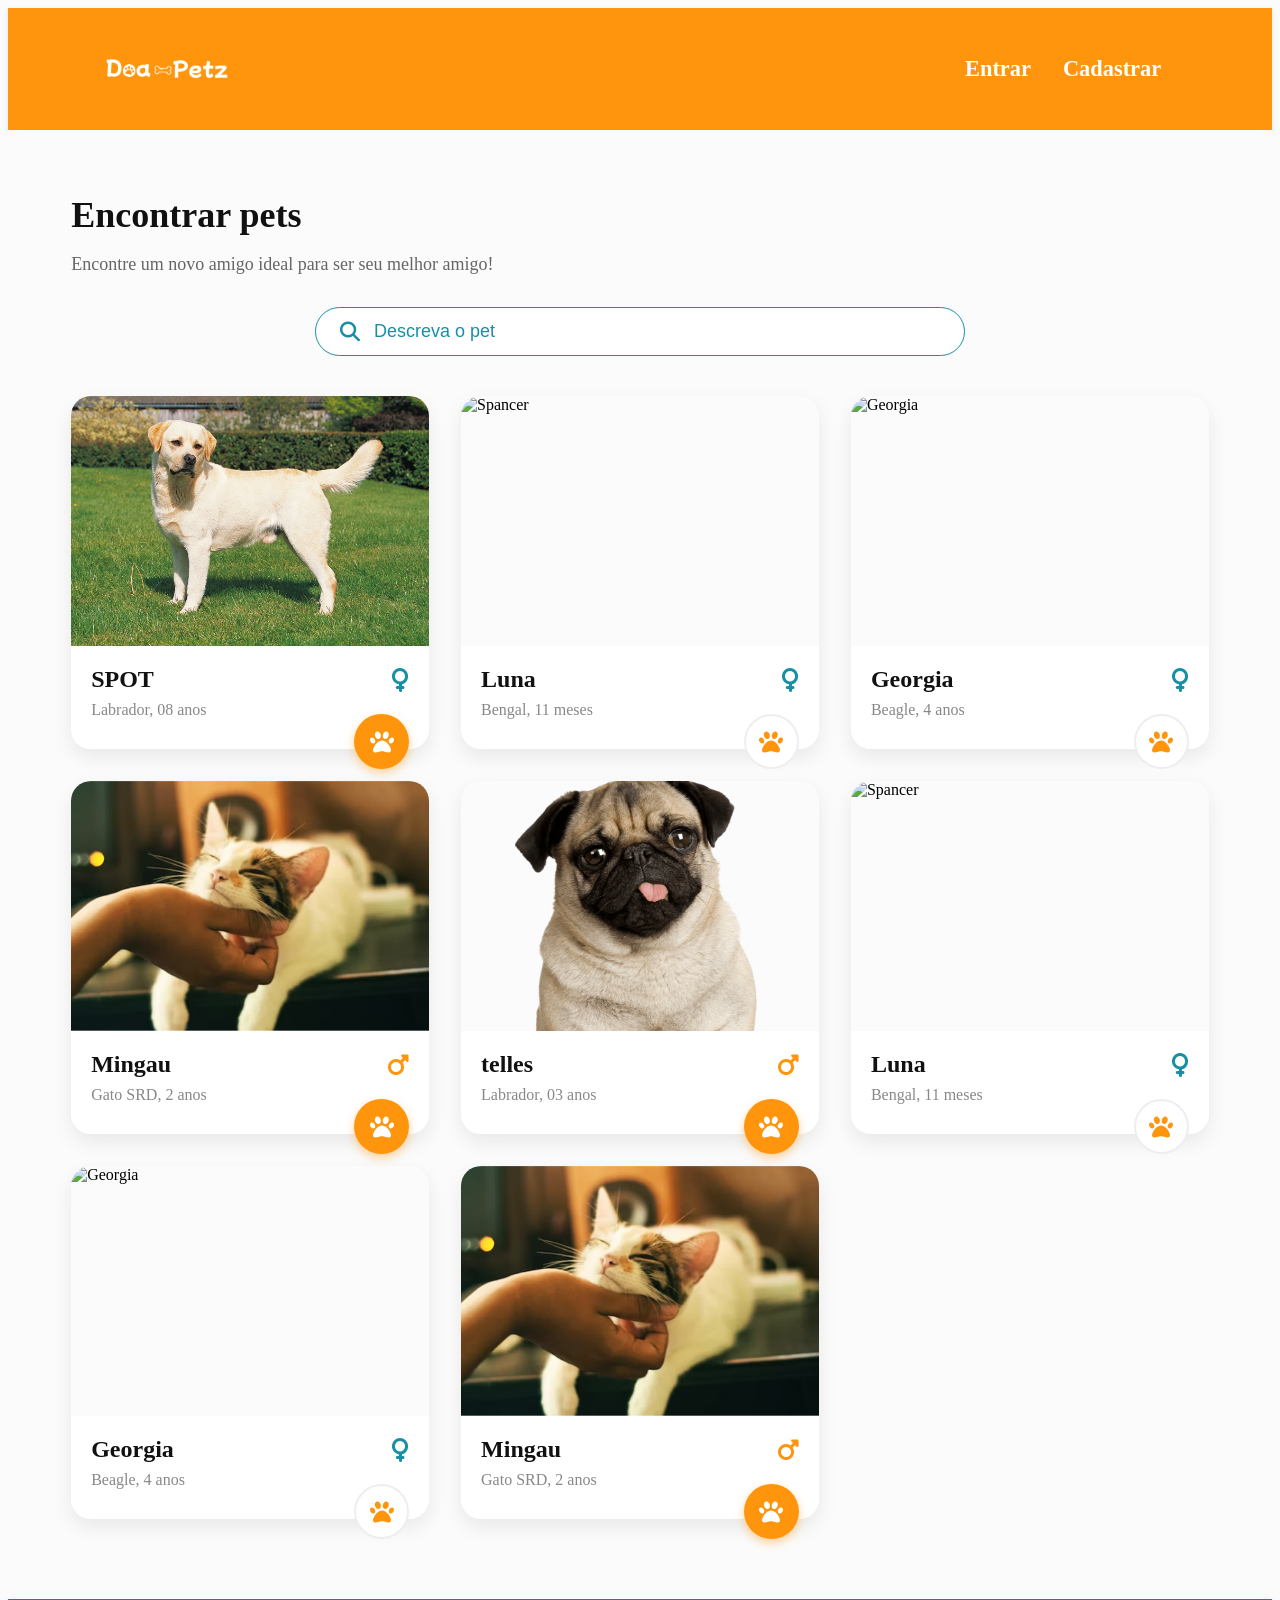
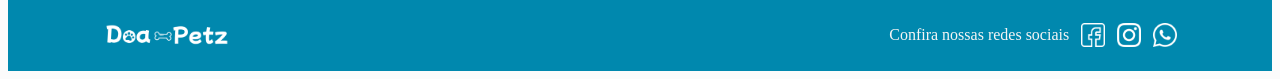
==== encontrar-pets.html @ d974fb7b "Criaçao dos arquivos HTM CSS JS" ====
<!DOCTYPE html>
<html lang="pt-BR">
<head>
    <meta charset="UTF-8">
    <meta name="viewport" content="width=device-width, initial-scale=1.0">
    <title>Doa Petz - Encontrar Pets</title>
    <link rel="stylesheet" href="https://cdnjs.cloudflare.com/ajax/libs/font-awesome/6.4.0/css/all.min.css">
    <link rel="stylesheet" href="estilo.css">
</head>
<body class="fundo-laranja">


    <!-- Modal de Cadastro de Pet -->
    <div id="modal-cadastro-pet" class="modal">
        <div class="modal-conteudo">
            <span class="fechar-modal-pet">&times;</span>
            <h2 class="titulo-modal">Cadastrar um Pet</h2>
            <form id="form-cadastro-pet">
                <div class="grupo-input">
                    <label for="nome-pet">Nome do Pet</label>
                    <input type="text" id="nome-pet" required placeholder="Ex: Bob, Mia...">
                </div>
                <div class="grupo-input">
                    <label for="especie-pet">Espécie</label>
                    <select id="especie-pet" required>
                        <option value="">Selecione...</option>
                        <option value="Cachorro">Cachorro</option>
                        <option value="Gato">Gato</option>
                        <option value="Outro">Outro</option>
                    </select>
                </div>
                <div class="grupo-input">
                    <label for="descricao-pet">Descrição</label>
                    <textarea id="descricao-pet" rows="3" required placeholder="É brincalhão? Calmo?"></textarea>
                </div>
                <button type="submit" class="botao-principal botao-login">Cadastrar Pet</button>
            </form>
        </div>
    </div>


    <!-- Modal de Login -->
    <div id="modal-login" class="modal">
        <div class="modal-conteudo">
            <span class="fechar-modal">&times;</span>
            <h2 class="titulo-modal">Acesse sua conta</h2>
            <form id="form-login">
                <div class="grupo-input">
                    <label for="email">E-mail</label>
                    <input type="email" id="email" required placeholder="Digite seu e-mail">
                </div>
                <div class="grupo-input">
                    <label for="senha">Senha</label>
                    <input type="password" id="senha" required placeholder="Digite sua senha">
                </div>
                <button type="submit" class="botao-principal botao-login">Entrar</button>
            </form>
        </div>
    </div>


    <!-- Cabeçalho Dinâmico Correto -->
    <header class="cabecalho">
        <nav class="menu">
            <a href="index.html">
                <img class="logomarca" src="./Assets/doapetz-branco.png" alt="Logo DoaPetz">
            </a>


            <!-- Estado 1: Visível quando DESLOGADO -->
            <ul class="links-navegacao links-padrao" id="menu-deslogado">
                <li><a href="">Entrar</a></li>
                <li class="registrar"><a href="">Cadastrar</a></li>
            </ul>


            <!-- Estado 2: Visível quando LOGADO (Oculto por padrão via CSS) -->
            <div class="perfil-cabecalho-detalhes" id="menu-logado" style="display: none;">
                <div class="info-usuario">
                    <img src="./Assets/homem-cachorro.jpeg" alt="Foto do Usuário" class="foto-perfil">
                    <div class="dados-usuario">
                        <span class="nome-usuario">The Rock</span>
                        <span class="localizacao"><i class="fa-solid fa-location-dot"></i> Brooklin, São Paulo</span>
                    </div>
                </div>


                 <div class="acoes-direita">
                    <a href="index.html" class="icone-cabecalho" title="Ir para a Home">
                        <i class="fa-solid fa-house"></i>
                    </a>
                    <div class="icone-cabecalho" title="Notificações">
                        <i class="fa-regular fa-bell"></i>
                    </div>
                    <!-- Botão de Sair unificado -->
                    <div class="icone-cabecalho" id="btn-sair" title="Sair da Conta" style="cursor: pointer;">
                        <i class="fa-solid fa-right-from-bracket"></i>
                    </div>
                </div>
            </div>
        </nav>
    </header>


    <main class="corpo-app">
        <div class="cabecalho-busca">
            <h1 class="titulo-app">Encontrar pets</h1>
            <p class="descricao-app">Encontre um novo amigo ideal para ser seu melhor amigo!</p>
           
            <div class="barra-busca">
                <i class="fa-solid fa-magnifying-glass"></i>
                <input type="text" id="busca-pet" placeholder="Descreva o pet">
            </div>
        </div>


        <div class="grid-pets" id="grid-pets">
            <!-- Pet 1 -->
            <div class="cartao-pet">
                <img src="./Assets/spot.jpg" alt="Spot">
                <div class="info-pet">
                    <div class="linha-titulo">
                        <h3>SPOT</h3>
                        <i class="fa-solid fa-venus icone-femea"></i>
                    </div>
                    <p>Labrador, 08 anos</p>
                    <button class="btn-patinha"><i class="fa-solid fa-paw"></i></button>
                </div>
            </div>


            <!-- Pet 2 -->
            <div class="cartao-pet">
                <img src="./Assets/bengal-p.webp" alt="Spancer">
                <div class="info-pet">
                    <div class="linha-titulo">
                        <h3>Luna</h3>
                        <i class="fa-solid fa-venus icone-femea"></i>
                    </div>
                    <p>Bengal, 11 meses</p>
                    <button class="btn-patinha btn-patinha-inativo"><i class="fa-solid fa-paw"></i></button>
                </div>
            </div>


            <!-- Pet 3 -->
            <div class="cartao-pet">
                <img src="./Assets/raca-beagle.webp" alt="Georgia">
                <div class="info-pet">
                    <div class="linha-titulo">
                        <h3>Georgia</h3>
                        <i class="fa-solid fa-venus icone-femea"></i>
                    </div>
                    <p>Beagle, 4 anos</p>
                    <button class="btn-patinha btn-patinha-inativo"><i class="fa-solid fa-paw"></i></button>
                </div>
            </div>
           
            <!-- Pet 4 -->
            <div class="cartao-pet">
                <img src="./Assets/gato_mao.png" alt="Mingau">
                <div class="info-pet">
                    <div class="linha-titulo">
                        <h3>Mingau</h3>
                        <i class="fa-solid fa-mars icone-macho"></i>
                    </div>
                    <p>Gato SRD, 2 anos</p>
                    <button class="btn-patinha"><i class="fa-solid fa-paw"></i></button>
                </div>
            </div>
           
            <!-- Pet 1 -->
            <div class="cartao-pet">
                <img src="./Assets/telles.png" alt="telles">
                <div class="info-pet">
                    <div class="linha-titulo">
                        <h3>telles</h3>
                        <i class="fa-solid fa-mars icone-macho"></i>
                    </div>
                    <p>Labrador, 03 anos</p>
                    <button class="btn-patinha"><i class="fa-solid fa-paw"></i></button>
                </div>
            </div>


            <!-- Pet 2 -->
            <div class="cartao-pet">
                <img src="./Assets/bengal-p.webp" alt="Spancer">
                <div class="info-pet">
                    <div class="linha-titulo">
                        <h3>Luna</h3>
                        <i class="fa-solid fa-venus icone-femea"></i>
                    </div>
                    <p>Bengal, 11 meses</p>
                    <button class="btn-patinha btn-patinha-inativo"><i class="fa-solid fa-paw"></i></button>
                </div>
            </div>


            <!-- Pet 3 -->
            <div class="cartao-pet">
                <img src="./Assets/raca-beagle.webp" alt="Georgia">
                <div class="info-pet">
                    <div class="linha-titulo">
                        <h3>Georgia</h3>
                        <i class="fa-solid fa-venus icone-femea"></i>
                    </div>
                    <p>Beagle, 4 anos</p>
                    <button class="btn-patinha btn-patinha-inativo"><i class="fa-solid fa-paw"></i></button>
                </div>
            </div>
           
            <!-- Pet 4 -->
            <div class="cartao-pet">
                <img src="./Assets/gato_mao.png" alt="Mingau">
                <div class="info-pet">
                    <div class="linha-titulo">
                        <h3>Mingau</h3>
                        <i class="fa-solid fa-mars icone-macho"></i>
                    </div>
                    <p>Gato SRD, 2 anos</p>
                    <button class="btn-patinha"><i class="fa-solid fa-paw"></i></button>
                </div>
            </div>


        </div>
    </main>


    <footer class="rodape">
        <div class="conteudo-rodape">
            <img class="logomarca" src="./Assets/doapetz-branco.png" alt="Logo DoaPetz">
            <div class="redes-sociais">
                <p>Confira nossas redes sociais</p>
                <img class="icone-social" src="./Assets/facebook.png" alt="Facebook">
                <img class="icone-social" src="./Assets/instagram.png" alt="Instagram">
                <img class="icone-social" src="./Assets/whatsapp.png" alt="WhatsApp">
            </div>
        </div>
    </footer>


    <script src="./script.js"></script>
</body>
</html>
---- estilo.css ----
estilo.txt
100%
@import url('https://fonts.googleapis.com/css2?family=Raleway:ital,wght@0,100;0,200;0,300;0,400;0,500;0,600;0,700;0,800;0,900;1,100;1,200;1,300;1,400;1,500;1,600;1,700;1,800;1,900&display=swap');
@import url('https://fonts.googleapis.com/css2?family=Mochiy+Pop+One&display=swap');

/* Definir propriedades Globais */
* {
    margin: 0px;
    padding: 0px;
    box-sizing: border-box;
    font-family: 'Raleway', sans-serif;
}

html {
    background-color: #fbfbfb;
}

/* Padronização da Logo em todas as páginas */
.logomarca {
    width: 130px;
    height: auto;
    display: block;
}

.titulo {
    font-size: 48px;
    font-weight: 700;
    line-height: 4rem;
    color: #33303E;
}

.descricao {
    font-size: 24px;
    font-weight: 500;
    line-height: 2.5rem;
    color: #4e4b59;
}

/* =========================================
   PADRONIZAÇÃO DA ALTURA DO CABEÇALHO
   ========================================= */
.cabecalho, .cabecalho-detalhes, .cabecalho-app {
    background-color: #ff950d !important;
    padding: 32px 0 !important; /* Altura unificada, robusta e idêntica em todas as telas */
    box-shadow: 0px 2px 5px rgba(0, 0, 0, 0.1);
    width: 100%;
}

.menu {
    width: 85%;
    margin: 0 auto;
    display: flex;
    flex-direction: row;
    justify-content: space-between;
    align-items: center;
}

.links-navegacao {
    display: flex;
    flex-direction: row;
    list-style-type: none;
    color: #fff;
}

.links-navegacao li a {
    text-decoration: none;
    padding: 16px;
    font-size: 1.4rem;
    font-weight: 600;
    color: #fff;
}

li.registrar a {
    color: #fff;
}

li.registrar a:hover {
    color: #fff;
    font-size: 1.5rem;
    padding: 0 10px;
    transition: 0.5s ease;
}

/* Corpo principal da Home */
.corpo {
    padding-top: 48px;
    padding-bottom: 48px;
}

.painel-principal {
    display: flex;
    flex-direction: row;
    align-items: center;
    width: 85%;
    margin: 0 auto;
    justify-content: space-between;
    margin-bottom: 128px;
}

.anuncio-petz {
    width: 50%;
    display: flex;
    flex-direction: column;
    align-items: flex-start;
    gap: 30px;
}

.botao-principal {
    font-size: 19px;
    font-family: 'Mochiy Pop One', sans-serif;
    padding: 16px 32px;
    background-color: #ff950d;
    color: #f5f5f5;
    border-radius: 10px;
    border: 1px solid #f5f5f5;
    cursor: pointer;
}

.imagens-petz {
    display: flex;
    flex-direction: row;
    gap: 30px;
}

.fotos-da-esquerda,
.fotos-da-direita {
    display: flex;
    flex-direction: column;
    justify-content: space-between;
}

.fotos-da-esquerda img {
    width: 10vw;
    border-radius: 8px;
}

.fotos-da-direita img {
    width: 22vw;
    border-radius: 8px;
}

/* Rodape */
.rodape {
    background-color: #0088ae;
}

.conteudo-rodape {
    padding-top: 24px;
    padding-bottom: 24px;
    width: 85%;
    margin: 0 auto;
    display: flex;
    flex-direction: row;
    justify-content: space-between;
    align-items: center;
}

.redes-sociais {
    display: flex;
    flex-direction: row;
    gap: 12px;
    align-items: center;
    font-weight: 500;
    font-size: 20px;
}

.redes-sociais p {
    color: #f5f5f5;
    margin: 0;
    font-size: 16px;
}

.icone-social {
    width: 24px;
    height: 24px;
}

.copyright {
    color: #f5f5f5;
    text-align: center;
    padding-bottom: 16px;
    margin: 0;
}

.copyright strong {
    font-weight: bold;
}

.redes-sociais img {
    filter: brightness(0) invert(1);
}

/* =========================
   ESTILOS DO MODAL
   ========================= */
.modal {
    display: none;
    position: fixed;
    z-index: 1000;
    left: 0;
    top: 0;
    width: 100%;
    height: 100%;
    background-color: rgba(0, 0, 0, 0.6);
    align-items: center;
    justify-content: center;
    backdrop-filter: blur(3px);
}

.modal-conteudo {
    background-color: #fbfbfb;
    padding: 40px;
    border-radius: 12px;
    width: 90%;
    max-width: 400px;
    box-shadow: 0 10px 25px rgba(0,0,0,0.2);
    position: relative;
    animation: descerModal 0.3s ease-out;
}

@keyframes descerModal {
    from { transform: translateY(-50px); opacity: 0; }
    to { transform: translateY(0); opacity: 1; }
}

.fechar-modal, .fechar-modal-pet {
    position: absolute;
    top: 15px;
    right: 20px;
    font-size: 28px;
    font-weight: bold;
    color: #4e4b59;
    cursor: pointer;
}

.fechar-modal:hover, .fechar-modal-pet:hover {
    color: #ff6e22;
}

.titulo-modal {
    font-size: 28px;
    font-weight: 700;
    color: #33303E;
    text-align: center;
    margin-bottom: 24px;
}

#form-login, #form-cadastro-pet {
    display: flex;
    flex-direction: column;
    gap: 20px;
}

.grupo-input {
    display: flex;
    flex-direction: column;
    gap: 8px;
}

.grupo-input label {
    font-weight: 600;
    color: #4e4b59;
    font-size: 16px;
}

.grupo-input input,
.grupo-input select,
.grupo-input textarea {
    padding: 12px;
    border: 1px solid #ccc;
    border-radius: 8px;
    font-size: 16px;
    outline: none;
    transition: border 0.3s;
    font-family: 'Raleway', sans-serif;
    resize: vertical; 
}

.grupo-input input:focus,
.grupo-input select:focus,
.grupo-input textarea:focus {
    border-color: #ff950d;
}

.botao-login {
    width: 100%;
    margin-top: 10px;
    font-size: 16px;
}

/* =========================================
   ESTILOS DA PÁGINA "ENCONTRAR PETS" (APP)
   ========================================= */
.fundo-laranja {
    background-color: #ff950d;
}

.info-usuario {
    display: flex;
    align-items: center;
    gap: 16px;
}

.foto-perfil {
    width: 50px;
    height: 50px;
    border-radius: 50%;
    object-fit: cover;
}

.dados-usuario {
    display: flex;
    flex-direction: column;
}

.nome-usuario {
    font-size: 18px;
    font-weight: 700;
}

.localizacao {
    font-size: 14px;
    font-weight: 500;
    margin-top: 4px;
}

/* Agrupamento da Direita (Casa + Sino) */
.acoes-direita {
    display: flex;
    align-items: center;
    gap: 20px;
}

.icone-cabecalho {
    color: #fff;
    font-size: 24px;
    text-decoration: none;
    cursor: pointer;
    transition: transform 0.3s;
}

.icone-cabecalho:hover {
    transform: scale(1.2);
    color: #fbfbfb;
}

.corpo-app {
    background-color: #fbfbfb;
    min-height: 80vh;
    padding: 40px 5%;
}

.titulo-app {
    font-size: 36px;
    font-weight: 700;
    color: #111;
    margin-bottom: 8px;
}

.descricao-app {
    font-size: 18px;
    color: #666;
    margin-bottom: 32px;
}

.barra-busca {
    display: flex;
    align-items: center;
    background-color: #fff;
    border: 1px solid #178fa6;
    border-radius: 50px;
    padding: 12px 24px;
    margin-bottom: 40px;
    max-width: 600px;
    margin-left: auto;
    margin-right: auto;
}

.barra-busca i {
    color: #178fa6;
    font-size: 20px;
    margin-right: 12px;
}

.barra-busca input {
    border: none;
    outline: none;
    width: 100%;
    font-size: 18px;
    color: #333;
    font-family: 'Raleway', sans-serif;
}

.barra-busca input::placeholder {
    color: #178fa6;
}

/* =========================================
   Grid de Cartões e Pets
   ========================================= */
.grid-pets {
    display: grid;
    grid-template-columns: repeat(auto-fill, minmax(280px, 1fr));
    gap: 32px;
    margin-bottom: 40px;
}

.cartao-pet {
    background-color: transparent; 
    border-radius: 20px;
    /* Sombra suave para destacar o cartão do fundo branco */
    box-shadow: 0 8px 20px rgba(0, 0, 0, 0.08); 
    transition: transform 0.3s, box-shadow 0.3s;
    position: relative;
    display: flex;
    flex-direction: column;
    cursor: pointer;
}

.cartao-pet:hover {
    transform: translateY(-5px);
    box-shadow: 0 12px 25px rgba(0, 0, 0, 0.12); /* Sombra um pouco mais forte ao passar o rato */
}

.cartao-pet img {
    width: 100%;
    height: 250px;
    object-fit: cover;
    border-radius: 20px 20px 0 0;
}

.info-pet {
    padding: 20px;
    position: relative;
    background-color: #fff;
    border-radius: 0 0 20px 20px;
}

.linha-titulo {
    display: flex;
    justify-content: space-between;
    align-items: center;
    margin-bottom: 8px;
}

.linha-titulo h3 {
    font-size: 24px;
    font-weight: 800;
    color: #111;
    margin: 0;
}

.icone-femea {
    color: #178fa6;
    font-size: 24px;
}

.icone-macho {
    color: #ff950d;
    font-size: 24px;
}

.info-pet p {
    color: #888;
    font-size: 16px;
    font-weight: 500;
    margin: 0;
    padding-bottom: 10px;
}

.btn-patinha {
    position: absolute;
    bottom: -20px;
    right: 20px;
    background-color: #ff950d;
    color: #fff;
    border: none;
    border-radius: 50%;
    width: 55px;
    height: 55px;
    font-size: 24px;
    cursor: pointer;
    box-shadow: 0 4px 10px rgba(255, 149, 13, 0.4);
    display: flex;
    align-items: center;
    justify-content: center;
    transition: 0.3s;
    z-index: 10;
}

.btn-patinha:hover {
    transform: scale(1.1);
}

.btn-patinha-inativo {
    background-color: #fff;
    color: #ff950d;
    border: 2px solid #eee;
    box-shadow: none;
}

/* =========================================
   ESTILOS DA PÁGINA "DETALHES DO PET"
   ========================================= */
.pagina-detalhes {
    background-color: #fbfbfb;
    display: flex;
    flex-direction: column;
    min-height: 100vh;
}

/* Alinhamento do Perfil do Usuário e Ícones na Direita do Cabeçalho Logado */
.perfil-cabecalho-detalhes {
    display: flex;
    align-items: center;
    gap: 30px;
    color: #fff;
}

.corpo-detalhe-pet {
    flex: 1;
    display: flex;
    align-items: center;
    justify-content: center;
    padding: 60px 20px;
}

.card-detalhe-container {
    background-color: #fff;
    border-radius: 20px;
    box-shadow: 0 10px 30px rgba(0,0,0,0.08);
    display: flex;
    flex-direction: row;
    gap: 48px;
    padding: 40px;
    max-width: 950px;
    width: 100%;
    align-items: center;
}

.detalhe-imagem img {
    width: 400px;
    height: 320px;
    object-fit: cover;
    border-radius: 12px;
}

.detalhe-info {
    display: flex;
    flex-direction: column;
    gap: 20px;
    flex: 1;
}

.nome-pet-titulo {
    font-size: 42px;
    font-weight: 800;
    color: #111;
}

.descricao-pet-texto {
    font-size: 17px;
    color: #555;
    line-height: 1.6;
}

.botoes-acao-pet {
    display: flex;
    gap: 16px;
    margin-top: 10px;
}

.btn-ver-mais {
    background-color: transparent;
    border: none;
    color: #333;
    font-weight: 600;
    font-size: 16px;
    cursor: pointer;
    text-decoration: underline;
}

.btn-adotar {
    background-color: #ff950d;
    color: #fff;
    border: none;
    padding: 10px 28px;
    border-radius: 8px;
    font-weight: 700;
    font-size: 16px;
    cursor: pointer;
    box-shadow: 0 4px 10px rgba(255, 149, 13, 0.3);
    transition: 0.3s;
}

.btn-adotar:hover {
    background-color: #e0820b;
}

/* Responsivo para celulares/tablets menores */
@media (max-width: 768px) {
    .card-detalhe-container {
        flex-direction: column;
        padding: 20px;
    }
    .detalhe-imagem img {
        width: 100%;
        height: 250px;
    }
    .perfil-cabecalho-detalhes {
        gap: 15px;
    }
    .dados-usuario {
        display: none;
    }
}

/* Correção do menu dinâmico no cabeçalho */
#menu-logado {
    display: none;
    align-items: center;
}
Exibindo estilo.txt…
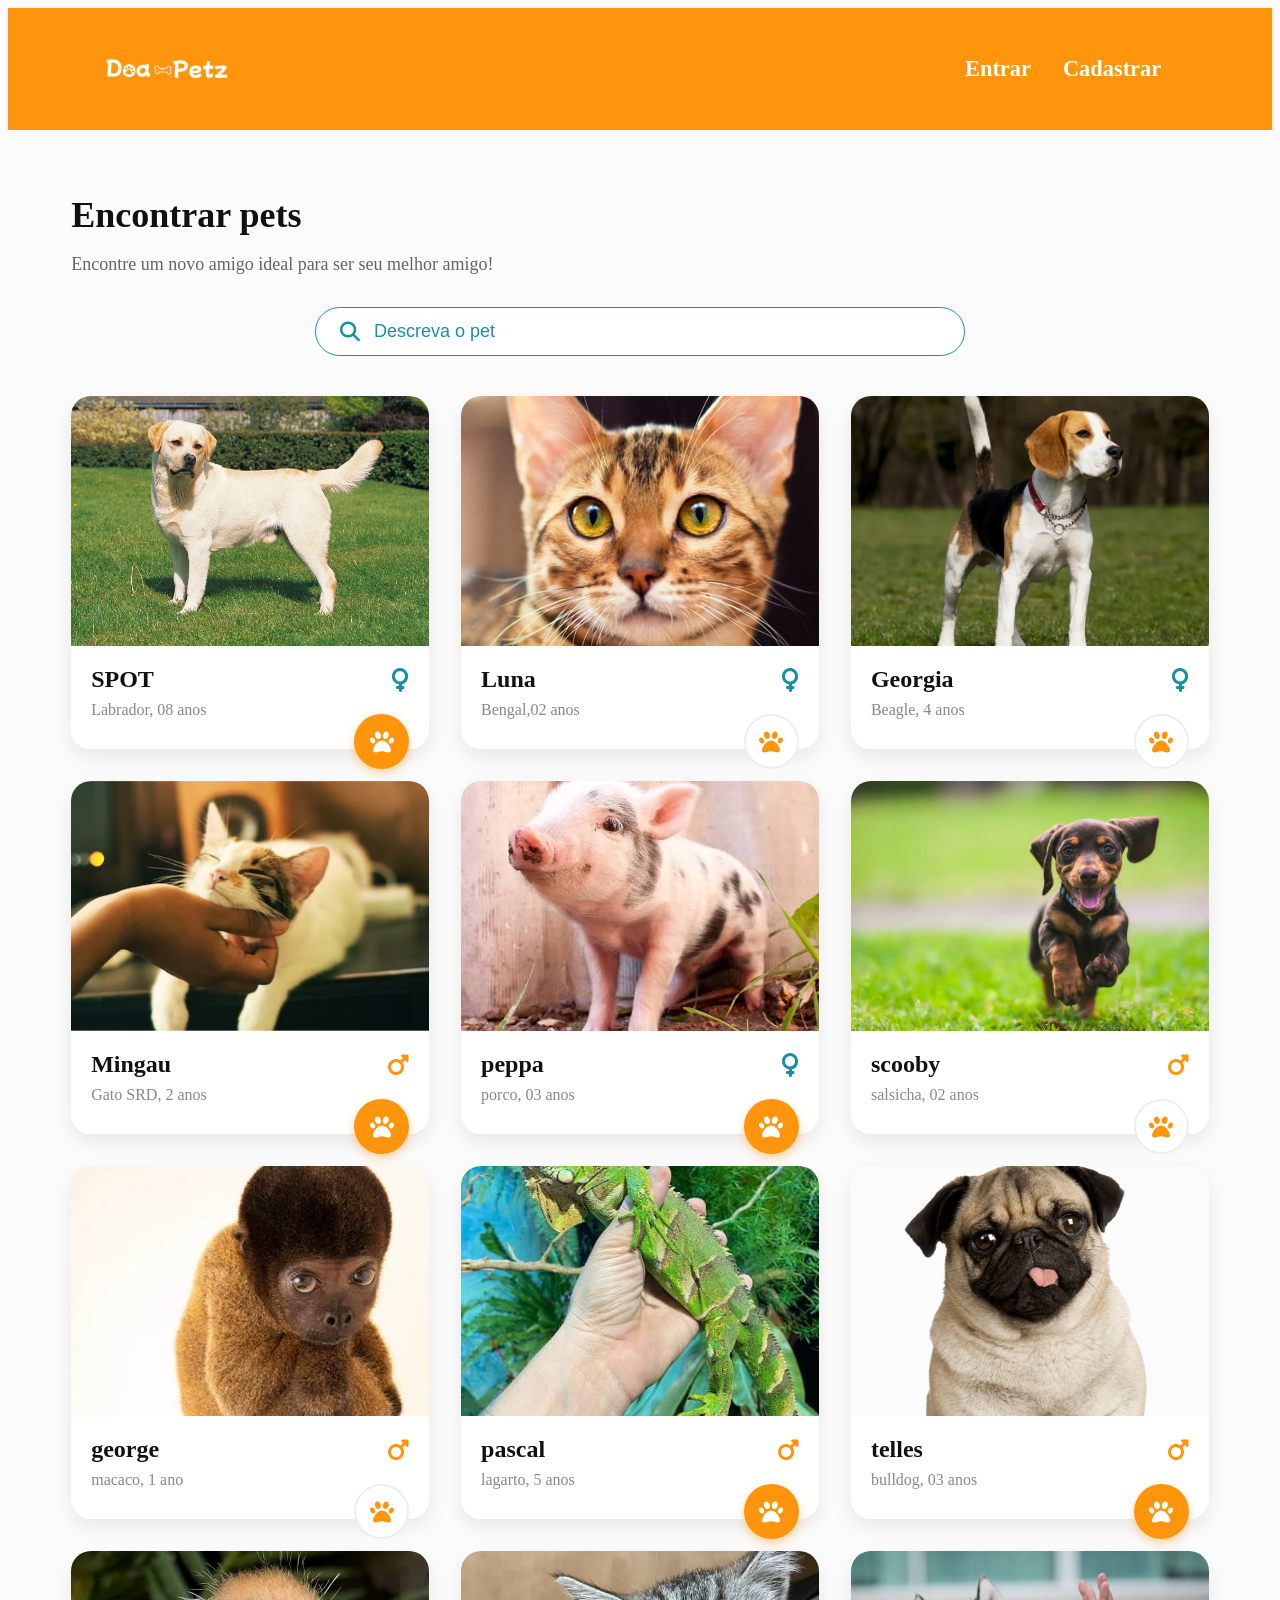
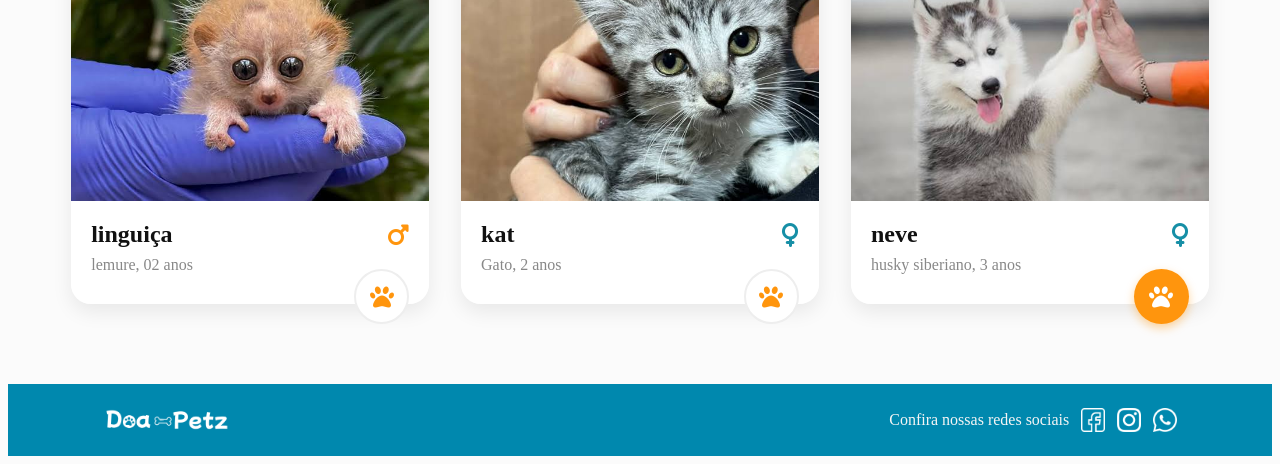
==== commit fabbf3fc: "Criaçao dos arquivos HTM CSS JS" ====
--- a/encontrar-pets.html
+++ b/encontrar-pets.html
@@ -1,5 +1,6 @@
 <!DOCTYPE html>
 <html lang="pt-BR">
+
 <head>
     <meta charset="UTF-8">
     <meta name="viewport" content="width=device-width, initial-scale=1.0">
@@ -7,6 +8,7 @@
     <link rel="stylesheet" href="https://cdnjs.cloudflare.com/ajax/libs/font-awesome/6.4.0/css/all.min.css">
     <link rel="stylesheet" href="estilo.css">
 </head>
+
 <body class="fundo-laranja">
 
 
@@ -77,15 +79,15 @@
             <!-- Estado 2: Visível quando LOGADO (Oculto por padrão via CSS) -->
             <div class="perfil-cabecalho-detalhes" id="menu-logado" style="display: none;">
                 <div class="info-usuario">
-                    <img src="./Assets/homem-cachorro.jpeg" alt="Foto do Usuário" class="foto-perfil">
+                    <img src="./Assets/bichinho.jpg" alt="Foto do Usuário" class="foto-perfil">
                     <div class="dados-usuario">
-                        <span class="nome-usuario">The Rock</span>
+                        <span class="nome-usuario">Izabelly</span>
                         <span class="localizacao"><i class="fa-solid fa-location-dot"></i> Brooklin, São Paulo</span>
                     </div>
                 </div>
 
 
-                 <div class="acoes-direita">
+                <div class="acoes-direita">
                     <a href="index.html" class="icone-cabecalho" title="Ir para a Home">
                         <i class="fa-solid fa-house"></i>
                     </a>
@@ -106,7 +108,7 @@
         <div class="cabecalho-busca">
             <h1 class="titulo-app">Encontrar pets</h1>
             <p class="descricao-app">Encontre um novo amigo ideal para ser seu melhor amigo!</p>
-           
+
             <div class="barra-busca">
                 <i class="fa-solid fa-magnifying-glass"></i>
                 <input type="text" id="busca-pet" placeholder="Descreva o pet">
@@ -131,13 +133,13 @@
 
             <!-- Pet 2 -->
             <div class="cartao-pet">
-                <img src="./Assets/bengal-p.webp" alt="Spancer">
+                <img src="./Assets/bengal-p.jpg" alt="Luna">
                 <div class="info-pet">
                     <div class="linha-titulo">
                         <h3>Luna</h3>
                         <i class="fa-solid fa-venus icone-femea"></i>
                     </div>
-                    <p>Bengal, 11 meses</p>
+                    <p>Bengal,02 anos </p>
                     <button class="btn-patinha btn-patinha-inativo"><i class="fa-solid fa-paw"></i></button>
                 </div>
             </div>
@@ -145,7 +147,7 @@
 
             <!-- Pet 3 -->
             <div class="cartao-pet">
-                <img src="./Assets/raca-beagle.webp" alt="Georgia">
+                <img src="./Assets/raca-beagle.jpg" alt="Georgia">
                 <div class="info-pet">
                     <div class="linha-titulo">
                         <h3>Georgia</h3>
@@ -155,7 +157,7 @@
                     <button class="btn-patinha btn-patinha-inativo"><i class="fa-solid fa-paw"></i></button>
                 </div>
             </div>
-           
+
             <!-- Pet 4 -->
             <div class="cartao-pet">
                 <img src="./Assets/gato_mao.png" alt="Mingau">
@@ -168,16 +170,70 @@
                     <button class="btn-patinha"><i class="fa-solid fa-paw"></i></button>
                 </div>
             </div>
-           
+
             <!-- Pet 1 -->
             <div class="cartao-pet">
+                <img src="./Assets/porquinho pt2.jpg" alt="peppa">
+                <div class="info-pet">
+                    <div class="linha-titulo">
+                        <h3>peppa</h3>
+                        <i class="fa-solid fa-venus icone-femea"></i>
+                    </div>
+                    <p>porco, 03 anos</p>
+                    <button class="btn-patinha"><i class="fa-solid fa-paw"></i></button>
+                </div>
+            </div>
+
+
+            <!-- Pet 2 -->
+            <div class="cartao-pet">
+                <img src="./Assets/salsicha.jpeg" alt="scooby">
+                <div class="info-pet">
+                    <div class="linha-titulo">
+                        <h3>scooby</h3>
+                        <i class="fa-solid fa-mars icone-macho"></i>
+                    </div>
+                    <p>salsicha, 02 anos</p>
+                    <button class="btn-patinha btn-patinha-inativo"><i class="fa-solid fa-paw"></i></button>
+                </div>
+            </div>
+
+
+            <!-- Pet 3 -->
+            <div class="cartao-pet">
+                <img src="./Assets/macaquinho.jpg" alt="george">
+                <div class="info-pet">
+                    <div class="linha-titulo">
+                        <h3>george</h3>
+                        <i class="fa-solid fa-mars icone-macho"></i>
+                    </div>
+                    <p>macaco, 1 ano</p>
+                    <button class="btn-patinha btn-patinha-inativo"><i class="fa-solid fa-paw"></i></button>
+                </div>
+            </div>
+
+            <!-- Pet 4 -->
+            <div class="cartao-pet">
+                <img src="./Assets/bicho verde.jpg" alt="pascal">
+                <div class="info-pet">
+                    <div class="linha-titulo">
+                        <h3>pascal</h3>
+                        <i class="fa-solid fa-mars icone-macho"></i>
+                    </div>
+                    <p>lagarto, 5 anos</p>
+                    <button class="btn-patinha"><i class="fa-solid fa-paw"></i></button>
+                </div>
+            </div>
+
+            <!-- Pet 1 -->
+            <div class="cartao-pet">
                 <img src="./Assets/telles.png" alt="telles">
                 <div class="info-pet">
                     <div class="linha-titulo">
                         <h3>telles</h3>
                         <i class="fa-solid fa-mars icone-macho"></i>
                     </div>
-                    <p>Labrador, 03 anos</p>
+                    <p>bulldog, 03 anos</p>
                     <button class="btn-patinha"><i class="fa-solid fa-paw"></i></button>
                 </div>
             </div>
@@ -185,13 +241,13 @@
 
             <!-- Pet 2 -->
             <div class="cartao-pet">
-                <img src="./Assets/bengal-p.webp" alt="Spancer">
-                <div class="info-pet">
-                    <div class="linha-titulo">
-                        <h3>Luna</h3>
-                        <i class="fa-solid fa-venus icone-femea"></i>
-                    </div>
-                    <p>Bengal, 11 meses</p>
+                <img src="./Assets/bichinho.jpg" alt="linguiça">
+                <div class="info-pet">
+                    <div class="linha-titulo">
+                        <h3>linguiça</h3>
+                        <i class="fa-solid fa-mars icone-macho"></i>
+                    </div>
+                    <p>lemure, 02 anos</p>
                     <button class="btn-patinha btn-patinha-inativo"><i class="fa-solid fa-paw"></i></button>
                 </div>
             </div>
@@ -199,30 +255,29 @@
 
             <!-- Pet 3 -->
             <div class="cartao-pet">
-                <img src="./Assets/raca-beagle.webp" alt="Georgia">
-                <div class="info-pet">
-                    <div class="linha-titulo">
-                        <h3>Georgia</h3>
-                        <i class="fa-solid fa-venus icone-femea"></i>
-                    </div>
-                    <p>Beagle, 4 anos</p>
-                    <button class="btn-patinha btn-patinha-inativo"><i class="fa-solid fa-paw"></i></button>
-                </div>
-            </div>
-           
+                <img src="./Assets/kat.jpg" alt="kat">
+                <div class="info-pet">
+                    <div class="linha-titulo">
+                        <h3>kat</h3>
+                        <i class="fa-solid fa-venus icone-femea"></i>
+                    </div>
+                    <p>Gato, 2 anos</p>
+                    <button class="btn-patinha btn-patinha-inativo"><i class="fa-solid fa-paw"></i></button>
+                </div>
+            </div>
+
             <!-- Pet 4 -->
             <div class="cartao-pet">
-                <img src="./Assets/gato_mao.png" alt="Mingau">
-                <div class="info-pet">
-                    <div class="linha-titulo">
-                        <h3>Mingau</h3>
-                        <i class="fa-solid fa-mars icone-macho"></i>
-                    </div>
-                    <p>Gato SRD, 2 anos</p>
-                    <button class="btn-patinha"><i class="fa-solid fa-paw"></i></button>
-                </div>
-            </div>
-
+                <img src="./Assets/neve.jpg" alt="neve">
+                <div class="info-pet">
+                    <div class="linha-titulo">
+                        <h3>neve</h3>
+                        <i class="fa-solid fa-venus icone-femea"></i>
+                    </div>
+                    <p>husky siberiano, 3 anos</p>
+                    <button class="btn-patinha"><i class="fa-solid fa-paw"></i></button>
+                </div>
+            </div>
 
         </div>
     </main>
@@ -243,5 +298,5 @@
 
     <script src="./script.js"></script>
 </body>
-</html>
-
+
+</html>
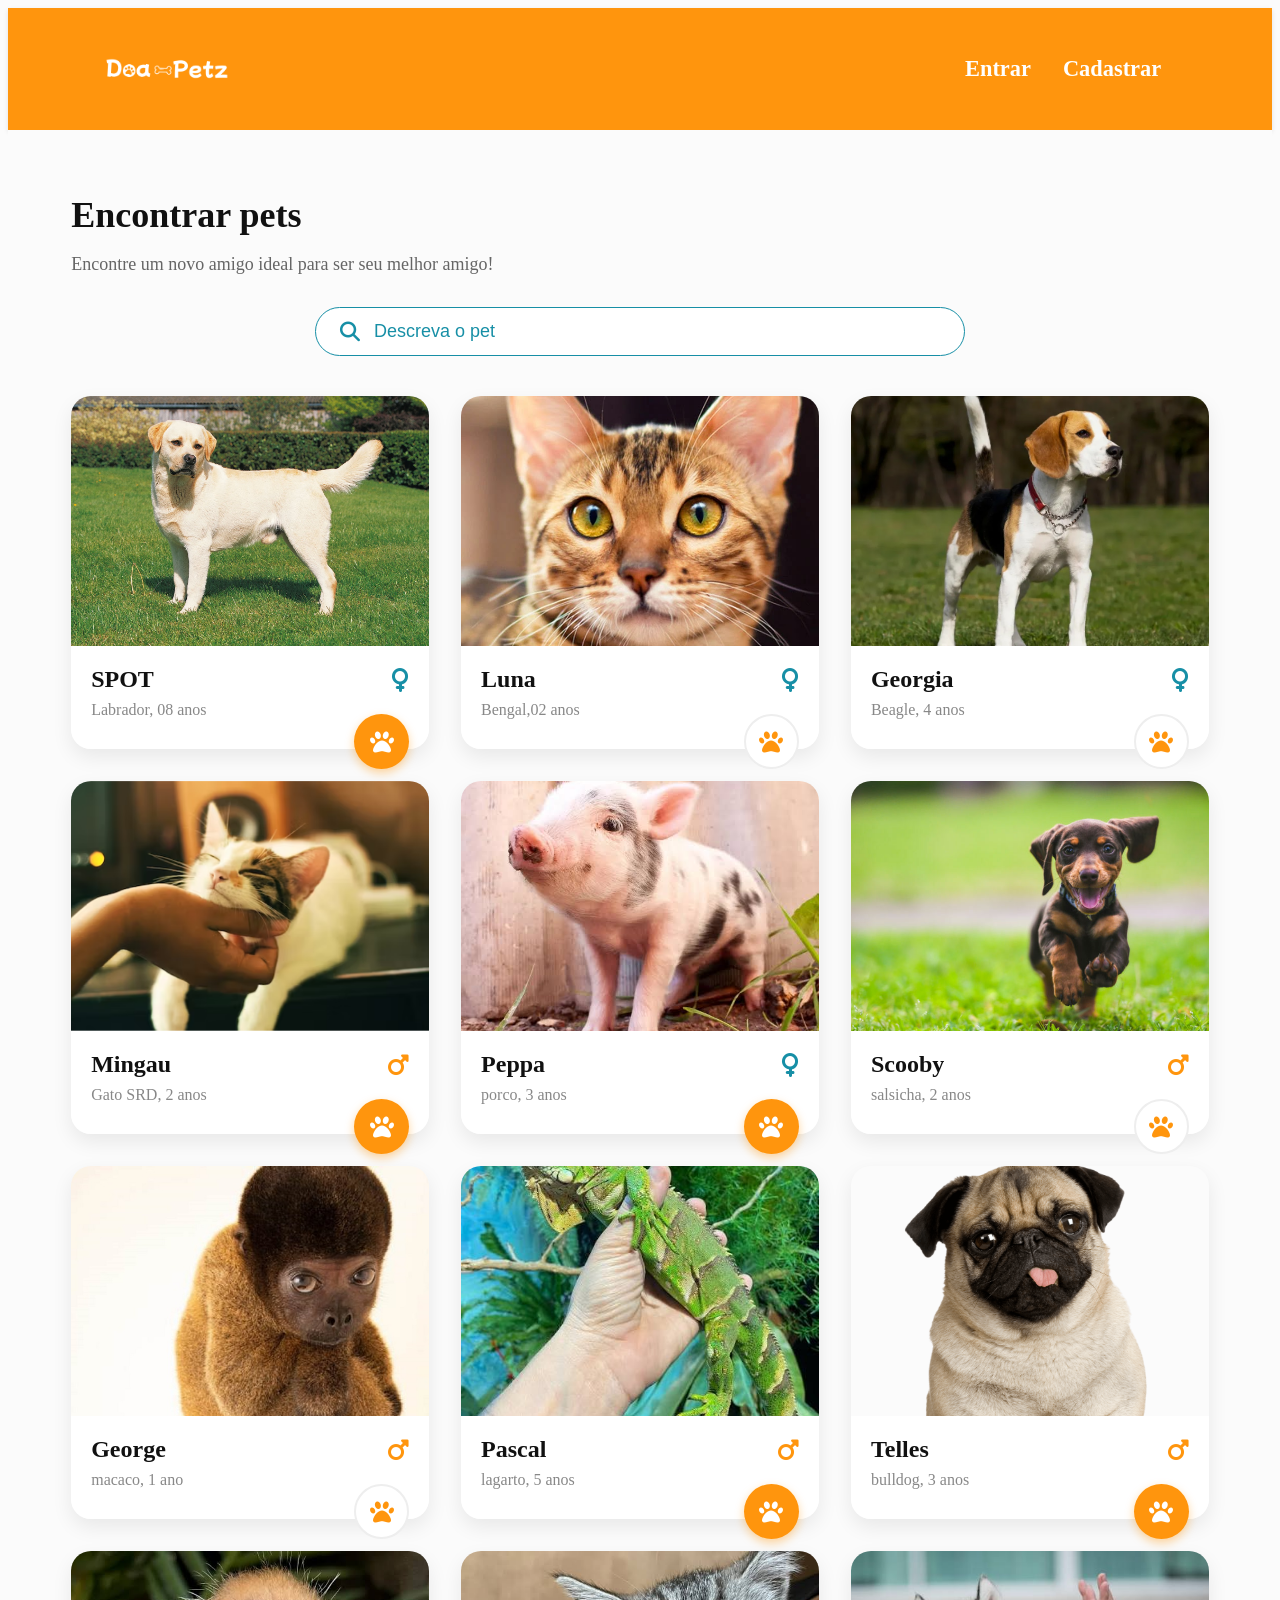
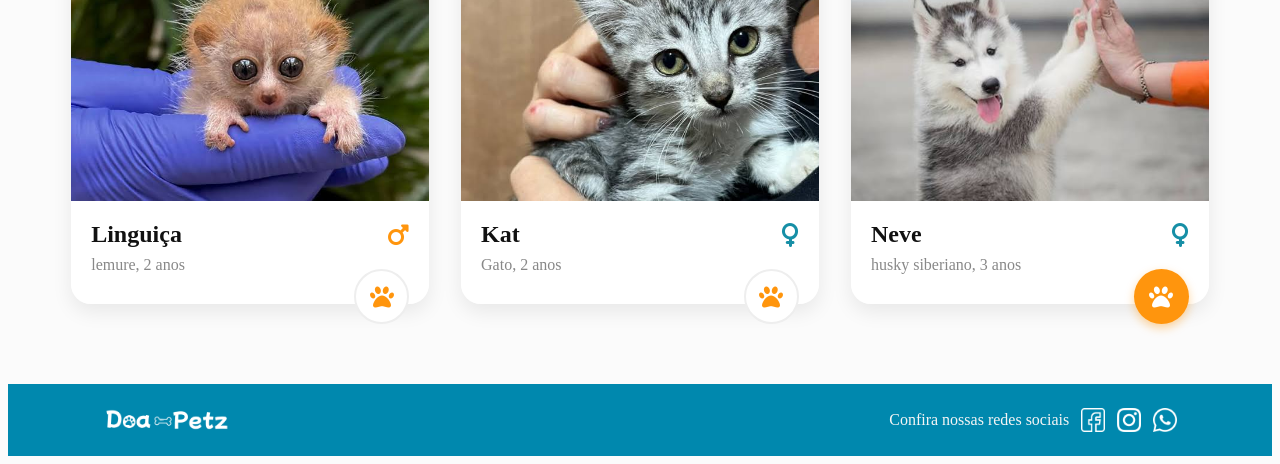
==== commit c35cb3e8: "Criaçao dos arquivos HTM CSS JS" ====
--- a/encontrar-pets.html
+++ b/encontrar-pets.html
@@ -82,7 +82,7 @@
                     <img src="./Assets/bichinho.jpg" alt="Foto do Usuário" class="foto-perfil">
                     <div class="dados-usuario">
                         <span class="nome-usuario">Izabelly</span>
-                        <span class="localizacao"><i class="fa-solid fa-location-dot"></i> Brooklin, São Paulo</span>
+                        <span class="localizacao"><i class="fa-solid fa-location-dot"></i> scs, São Paulo</span>
                     </div>
                 </div>
 
@@ -173,13 +173,13 @@
 
             <!-- Pet 1 -->
             <div class="cartao-pet">
-                <img src="./Assets/porquinho pt2.jpg" alt="peppa">
-                <div class="info-pet">
-                    <div class="linha-titulo">
-                        <h3>peppa</h3>
-                        <i class="fa-solid fa-venus icone-femea"></i>
-                    </div>
-                    <p>porco, 03 anos</p>
+                <img src="./Assets/porquinho pt2.jpg" alt="Peppa">
+                <div class="info-pet">
+                    <div class="linha-titulo">
+                        <h3>Peppa</h3>
+                        <i class="fa-solid fa-venus icone-femea"></i>
+                    </div>
+                    <p>porco, 3 anos</p>
                     <button class="btn-patinha"><i class="fa-solid fa-paw"></i></button>
                 </div>
             </div>
@@ -187,13 +187,13 @@
 
             <!-- Pet 2 -->
             <div class="cartao-pet">
-                <img src="./Assets/salsicha.jpeg" alt="scooby">
-                <div class="info-pet">
-                    <div class="linha-titulo">
-                        <h3>scooby</h3>
-                        <i class="fa-solid fa-mars icone-macho"></i>
-                    </div>
-                    <p>salsicha, 02 anos</p>
+                <img src="./Assets/salsicha.jpeg" alt="Scooby">
+                <div class="info-pet">
+                    <div class="linha-titulo">
+                        <h3>Scooby</h3>
+                        <i class="fa-solid fa-mars icone-macho"></i>
+                    </div>
+                    <p>salsicha, 2 anos</p>
                     <button class="btn-patinha btn-patinha-inativo"><i class="fa-solid fa-paw"></i></button>
                 </div>
             </div>
@@ -201,10 +201,10 @@
 
             <!-- Pet 3 -->
             <div class="cartao-pet">
-                <img src="./Assets/macaquinho.jpg" alt="george">
-                <div class="info-pet">
-                    <div class="linha-titulo">
-                        <h3>george</h3>
+                <img src="./Assets/macaquinho.jpg" alt="George">
+                <div class="info-pet">
+                    <div class="linha-titulo">
+                        <h3>George</h3>
                         <i class="fa-solid fa-mars icone-macho"></i>
                     </div>
                     <p>macaco, 1 ano</p>
@@ -214,10 +214,10 @@
 
             <!-- Pet 4 -->
             <div class="cartao-pet">
-                <img src="./Assets/bicho verde.jpg" alt="pascal">
-                <div class="info-pet">
-                    <div class="linha-titulo">
-                        <h3>pascal</h3>
+                <img src="./Assets/bicho verde.jpg" alt="Pascal">
+                <div class="info-pet">
+                    <div class="linha-titulo">
+                        <h3>Pascal</h3>
                         <i class="fa-solid fa-mars icone-macho"></i>
                     </div>
                     <p>lagarto, 5 anos</p>
@@ -227,13 +227,13 @@
 
             <!-- Pet 1 -->
             <div class="cartao-pet">
-                <img src="./Assets/telles.png" alt="telles">
-                <div class="info-pet">
-                    <div class="linha-titulo">
-                        <h3>telles</h3>
-                        <i class="fa-solid fa-mars icone-macho"></i>
-                    </div>
-                    <p>bulldog, 03 anos</p>
+                <img src="./Assets/telles.png" alt="Telles">
+                <div class="info-pet">
+                    <div class="linha-titulo">
+                        <h3>Telles</h3>
+                        <i class="fa-solid fa-mars icone-macho"></i>
+                    </div>
+                    <p>bulldog, 3 anos</p>
                     <button class="btn-patinha"><i class="fa-solid fa-paw"></i></button>
                 </div>
             </div>
@@ -241,13 +241,13 @@
 
             <!-- Pet 2 -->
             <div class="cartao-pet">
-                <img src="./Assets/bichinho.jpg" alt="linguiça">
-                <div class="info-pet">
-                    <div class="linha-titulo">
-                        <h3>linguiça</h3>
-                        <i class="fa-solid fa-mars icone-macho"></i>
-                    </div>
-                    <p>lemure, 02 anos</p>
+                <img src="./Assets/bichinho.jpg" alt="Linguiça">
+                <div class="info-pet">
+                    <div class="linha-titulo">
+                        <h3>Linguiça</h3>
+                        <i class="fa-solid fa-mars icone-macho"></i>
+                    </div>
+                    <p>lemure, 2 anos</p>
                     <button class="btn-patinha btn-patinha-inativo"><i class="fa-solid fa-paw"></i></button>
                 </div>
             </div>
@@ -255,10 +255,10 @@
 
             <!-- Pet 3 -->
             <div class="cartao-pet">
-                <img src="./Assets/kat.jpg" alt="kat">
-                <div class="info-pet">
-                    <div class="linha-titulo">
-                        <h3>kat</h3>
+                <img src="./Assets/kat.jpg" alt="Kat">
+                <div class="info-pet">
+                    <div class="linha-titulo">
+                        <h3>Kat</h3>
                         <i class="fa-solid fa-venus icone-femea"></i>
                     </div>
                     <p>Gato, 2 anos</p>
@@ -268,10 +268,10 @@
 
             <!-- Pet 4 -->
             <div class="cartao-pet">
-                <img src="./Assets/neve.jpg" alt="neve">
-                <div class="info-pet">
-                    <div class="linha-titulo">
-                        <h3>neve</h3>
+                <img src="./Assets/neve.jpg" alt="Neve">
+                <div class="info-pet">
+                    <div class="linha-titulo">
+                        <h3>Neve</h3>
                         <i class="fa-solid fa-venus icone-femea"></i>
                     </div>
                     <p>husky siberiano, 3 anos</p>
